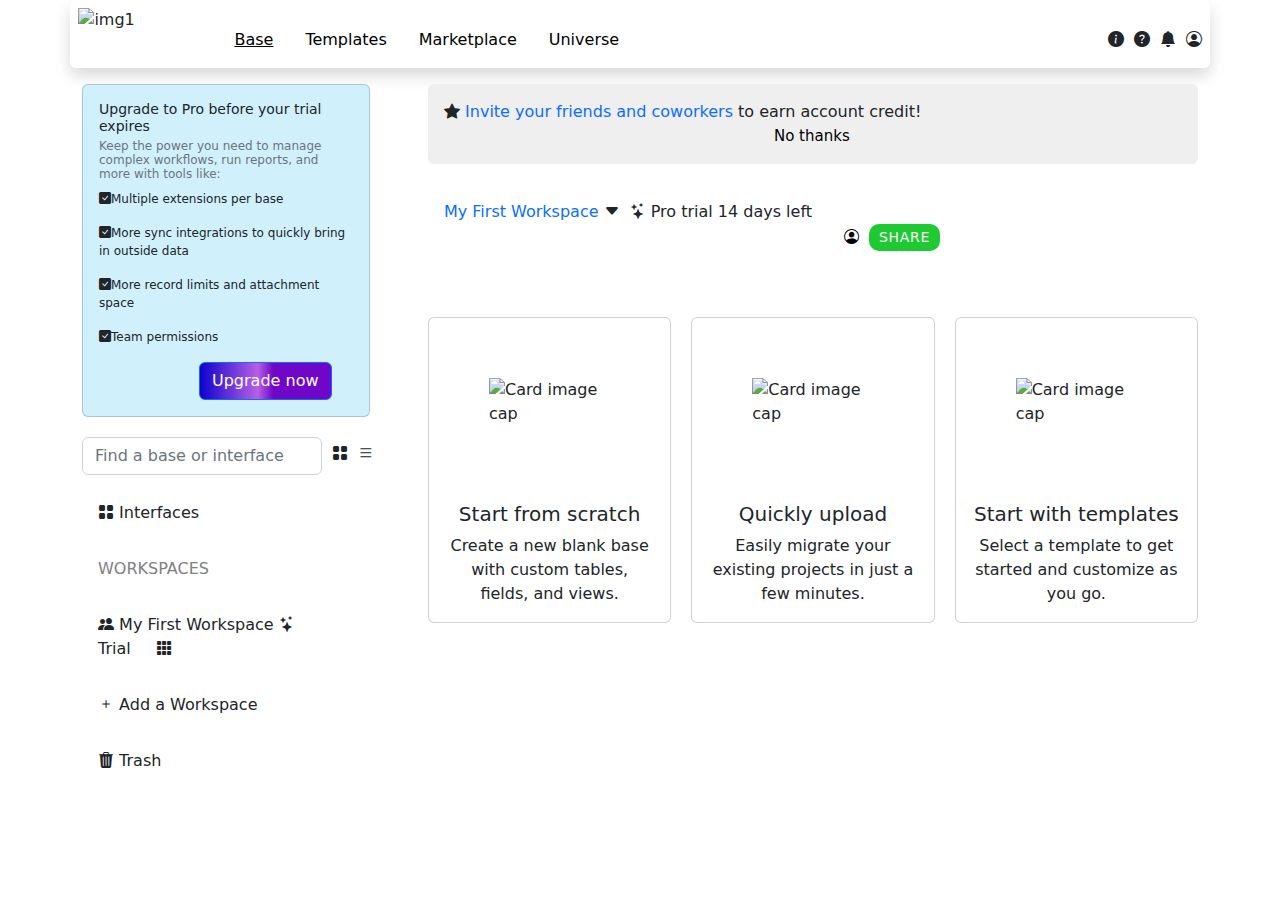
==== dashboard.html @ cdbc6138 "Add files via upload" ====
<!DOCTYPE html>
<html lang="en">
<head>
    <meta charset="UTF-8">
    <meta http-equiv="X-UA-Compatible" content="IE=edge">
    <meta name="viewport" content="width=device-width, initial-scale=1.0">
    <title>Airtable </title>
    <link rel="icon" href="https://iconape.com/wp-content/files/gk/370524/svg/airtable-logo-icon-png-svg.png"/>
    <link rel="stylesheet" href="bootstrap.css" />
    <link rel="stylesheet" href="https://cdn.jsdelivr.net/npm/bootstrap-icons@1.9.1/font/bootstrap-icons.css">

    <link rel="stylesheet" href="index.css" />
    <link rel="stylesheet" href="signup.css" />
</head>
<body>
    <div class="container-fluid shadow p-2 mb-3 bg-white rounded" id="con15">
        <div class="container12">
          <div class="row">
            <div class="col" id="co1umn15">
              <ul class="nav">
                <img onclick="home()"
                  src="https://encrypted-tbn0.gstatic.com/images?q=tbn:ANd9GcT3SK0Ct7p8DgvxyN8Sj3yGmGohmZ7L7etgtcSbKdBn&s"
                  alt="img1"
                />
  
                <li class="nav-item">
                  <a href="dashboard.html" class="nav-link text-decoration-underline">Base</a>
                </li>
                <li class="nav-item">
                  <a href="dashboard.html" class="nav-link">Templates</a>
                </li>
                <li class="nav-item">
                  <a href="dashboard.html" class="nav-link">Marketplace </a>
                </li>
                <li class="nav-item">
                  <a href="dashboard.html" class="nav-link">Universe</a>
                </li>
              </ul>
          </div> 
          <div class="col" id="co2">
              <ul class="navbar-nav sm-icons"> </ul>
              <li>
                  <a class="nav-link" href=""><i class="bi bi-info-circle-fill"></i></a>
              </li>
              <li>
                <a class="nav-link" href=""><i class="bi bi-question-circle-fill"></i></a>
            </li>
            <li>
              <a class="nav-link" href="#"><i class="bi bi-bell-fill"></i></a>
          </li>
          <li>
            <a class="nav-link" href="index.html"><i class="bi bi-person-circle"></i></a>
        </li>
              </ul>
             </div>
            </div>
        </div>
      </div>

      <div class="container" id="prodcon">

        <div id="first">
          <div class="card" style="width: 18rem;background-color: 
          #d0f0fc;">
            <div class="card-body">
              <h5 class="card-title small">Upgrade to Pro before your trial expires</h5>
              <h6 class="card-subtitle mb-2 text-muted px">Keep the power you need to manage complex workflows, run reports, and more with tools like:</h6>
              <p class="card-text px"><i class="bi bi-check-square-fill"></i>Multiple extensions per base</p>
              <p class="card-text px"><i class="bi bi-check-square-fill"></i>More sync integrations to quickly bring in outside data</p>
              <p class="card-text px"><i class="bi bi-check-square-fill"></i>More record limits and attachment space</p>
              <p class="card-text px"><i class="bi bi-check-square-fill"></i>Team permissions</p>
              <a href="dashboard.html"><button type="button" class="btn btn-primary" style="margin-left:100px;background: rgb(14,2,205);
              background: linear-gradient(90deg, rgba(14,2,205,1) 0%, rgba(183,95,228,1) 44%, rgba(112,6,200,1) 56%);">Upgrade now</button></a>
            </div>
          </div>

         
          <form action="" class="form inline" id="find">
            <input
              type="search"
              name=""
              id="input"
              placeholder="Find a base or interface"
              class="form-control"
            />
           <i class="bi bi-grid-fill rounded-circle" id="bi" ></i> <i class="bi bi-list" id="bi"></i>
          </form>

         

          <div class="card" style="margin-right:100px;margin-top:10px;border:none;">
            <div class="card-body">
             <i class="bi bi-grid-fill"></i>
               Interfaces
            </div>
          </div>

          <div class="card" style="margin-right:100px;border:none;color:grey;">
            <div class="card-body">
               WORKSPACES
            </div>
          </div>

          <div class="card" style="margin-right:100px;border:none;display:flex;">
            <div class="card-body">
              <i class="bi bi-people-fill"></i>
               My First Workspace <i class="bi bi-stars"></i>Trial
               <i class="bi bi-grid-3x3-gap-fill" style="margin-left:20px;"></i>
            </div>
          </div>

          <div class="card" style="margin-right:100px;border:none;">
            <div class="card-body">
              <i class="bi bi-plus"></i>
               Add a Workspace
            </div>
          </div>

          <div class="card" style="margin-right:100px;border:none;">
            <div class="card-body">
              <i class="bi bi-trash3-fill"></i>
               Trash
            </div>
          </div>
      
          
        </div>

        <div id="second">

          <div class="card" style="background-color: #efefef;border:none;">
            <div class="card-body">
              <i class="bi bi-star-fill"></i>
              <a href="">Invite your friends and coworkers</a>
               to earn account credit!  <a href="" style="color:black;margin-left:330px;font-size:15px;">No thanks</a>
            </div>
          </div>

          <div class="card" style="border:none;margin-top:20px;">
            <div class="card-body">
              <a href="dashboard.html">My First Workspace</a> <i class="bi bi-caret-down-fill"></i><i class="bi bi-stars" style="margin-left:10px;"></i>
               Pro trial 14 days left <a href="" style="color:black;margin-left:400px;font-size:15px;"><i class="bi bi-person-circle"></i><button id="n" style="background-color:#1ec932;color:white">SHARE</button></a>
            </div>
          </div>
           
           <div style="display:flex;width:100%;gap:20px;margin-top:50px">
          <div class="card" style="width: 18rem;" id="c1">
            <img class="card-img-top img-fluid" src="https://thumbs.dreamstime.com/b/plus-icon-green-square-button-isolated-abstract-illustration-105988277.jpg" alt="Card image cap" style="width:250px;padding:60px;">
            <div class="card-body">
              <h5 class="card-title text-center">Start from scratch</h5>
              <p class="card-text text-center">Create a new blank base with custom tables, fields, and views.</p>
            </div>
          </div>

          <div class="card" style="width: 18rem;" id="c1">
            <img class="card-img-top img-fluid" src="https://c.tenor.com/LqmZ23LdL1wAAAAi/up-arrow-symbols.gif" alt="Card image cap" style="width:250px;padding:60px;">
            <div class="card-body">
              <h5 class="card-title text-center">Quickly upload</h5>
              <p class="card-text text-center">Easily migrate your existing projects in just a few minutes.</p>
            </div>
          </div>

          <div class="card" style="width: 18rem;" id="c1">
            <img class="card-img-top img-fluid" src="https://www.carlsbadusd.k12.ca.us/://cdn.schoolloop.com/uimgcdn/aHR0cDovL2N1c2QtY2Euc2Nob29sbG9vcC5jb20vdWltZy9maWxlLzEyMTg2Nzk3NDg0NjUvMzM2NTAxNTEwODkwODYwMTM3NC5wbmc/MTYxODUyMDMzMjUwMA==" alt="Card image cap" style="width:250px;padding:60px;">
            <div class="card-body">
              <h5 class="card-title text-center">Start with templates</h5>
              <p class="card-text text-center">Select a template to get started and customize as you go.</p>
            </div>
          </div>
        </div>

        </div>

       

      </div>
      </body>
      </html>

      <script>
        function home(){
            window.location="index.html"
          }
    </script>


<script src="https://kit.fontawesome.com/24c494a6b6.js"
crossorigin="anonymous"
></script>
---- index.css ----
body {
  margin: 0;
  font-family: system-ui, -apple-system, BlinkMacSystemFont, "Segoe UI", Roboto,
    Oxygen, Ubuntu, Cantarell, "Open Sans", "Helvetica Neue", sans-serif;
}
#con1 {
  color: black;
  background-color: #faf2f4;
  text-align: center;
  font-size: 14px;
  line-height: 17.5px;
  padding-top: 10px;
}

.nav > img {
  width: 140px;
}
.nav-item > a {
  padding-top: 20px;
  color: black;
  font-size: 16px;
}
.nav-item1 {
  list-style-type: none;
}
#co2 {
  display: flex;
  justify-content: end;
  gap: 10px;
  padding-top: 20px;
  margin-left: -150px;
}

#btn1 {
  background-color: white;
  border-radius: 5px;
  font-size: 16px;
}

#btn2 {
  background-color: #0767f8;
  color: white;
  border: none;
  border-radius: 5px;
  font-size: 16px;
}
#btn3 {
  border: none;
  background-color: white;
  font-size: 16px;
}
#red {
  color: #c1224c;
  cursor: pointer;
}

#con2 {
  box-shadow: rgba(50, 50, 93, 0.25) 0px 6px 12px -2px,
    rgba(0, 0, 0, 0.3) 0px 3px 7px -3px;
}
#con3 {
  height: 790px;
  display: flex;
  margin: auto;
}
.one {
  border: 0px solid blue;
  height: 95%;
  width: 50%;
  background-color: #eaf7fb;
  padding-top: 100px;
}

.one > video {
  width: 90%;
  margin: auto;
}

.one > h1 {
  font-size: 64px;
  font-weight: 500;
  line-height: 70.4px;
  word-spacing: 0px;
  margin: auto;
  padding-left: 200px;
  padding-top: 30px;
}
.one > h1 + p {
  font-size: 24px;
  font-weight: 500;
  line-height: 32.4px;
  word-spacing: 0px;
  padding-left: 200px;
  padding-top: 20px;
}
#su {
  background-color: #0767f8;
  color: white;
  border-radius: 5px;
  margin-left: 200px;
  margin-top: 20px;
  font-size: 24px;
  font-weight: 500;
  line-height: 32.4px;
  border: none;
  padding: 10px 15px 10px 15px;
}

#main {
  border: 0px solid green;
  height: 108px;
  margin-top: -40px;
  background-color: #f1f4f7;
}
.row {
  border: 0px solid grey;
  height: 95%;
}
.col {
  border: 0px solid red;
  height: 108px;
  height: 90%;
}
.resize {
  margin-top: -30%;
}
.resize1 {
  width: 85%;
}
.resize2 {
  width: 80%;
  padding-top: 10px;
  padding-left: 30px;
}
.resize3 {
  width: 95%;
  margin-top: -30px;
  padding: 20px;
}
.resize4 {
  width: 70%;
  padding-left: 50px;
  padding-top: 20px;
}
.resize5 {
  width: 80%;
  padding-left: 40px;
  padding-top: 20px;
}

#con5 {
  height: 400px;
  border: 0px solid red;
  text-align: center;
  background-color: #fbfbfc;
  margin-top: -100px;
}

#container1 {
  height: 190px;
  border: 0px solid green;
  width: 768px;
  font-size: 64px;
  line-height: 71px;
  text-align: center;
  display: block;
  margin-top: 100px;
  background-color: #fbfbfc;
  padding-top: 50px;
}

#container1 > h1 {
  font-size: 64px;
}

#container2 {
  height: 100px;
  width: 640px;
  display: block;
  text-align: center;
  word-spacing: 0px;
  line-height: 27px;
  letter-spacing: 0.01px;
  font-weight: 300px;
  font-size: 20px;
  border: 0px solid red;
  margin: 18px 390px;
  background-color: #fbfbfc;
  padding-top: 50px;
}
#container2 > p {
  font-size: 20px;
  text-align: center;
  word-spacing: 0px;
  line-height: 27px;
  letter-spacing: 0.01px;
  font-weight: 300px;
}

#con6 {
  border: 0px solid red;
  height: 700px;
  width: 100%;
  background-color: #faf2f4;
  margin-top: -50px;
  padding-top: 40px;
}

#container3 {
  height: 508px;
  width: 90%;
  border: 0px solid green;
  margin: auto;
  margin-top: 50px;
  background-color: #faf2f4;
}
#column {
  width: 50%;
  height: 100%;
  border: 0px solid blue;
  background-color: #faf2f4;
}
#column > h2 {
  font-size: 48px;
  font-weight: 500px;
  line-height: 55.2px;
  word-spacing: 0px;
  margin: 100px;
  display: block;
}
#column > h2 + p {
  font-size: 20px;
  font-weight: 300px;
  line-height: 24.2px;
  word-spacing: 0px;
  display: block;
  margin-left: 100px;
  margin-top: -80px;
}
#sp {
  font-size: 18px;
  font-weight: 500px;
  line-height: 24.2px;
  word-spacing: 0.18px;
  display: block;
  margin-left: 100px;
  margin-top: 40px;
  color: #0767f8;
}
#sp:hover {
  color: #293389;
  cursor: pointer;
}
#column1 {
  border: 0px solid blue;
  height: 100%;
  width: 50%;
  background-color: #eaf7fb;
  padding-top: 100px;
  background-color: #faf2f4;
}

#column1 > video {
  width: 100%;
  margin-top: -70px;
  background-color: #faf2f4;
}
a {
  text-decoration: none;
}

#con7 {
  border: 0px solid red;
  height: 700px;
  width: 100%;
  background-color: #faf2f4;
  margin-top: -50px;
  padding-top: 40px;
}
#column2 {
  border: 0px solid blue;
  height: 100%;
  width: 50%;
  background-color: #eaf7fb;
  padding-top: 100px;
  background-color: #faf2f4;
}

#column2 > video {
  width: 100%;
  margin-top: -70px;
  background-color: #faf2f4;
  display: block;
}

#container4 {
  height: 508px;
  width: 90%;
  border: 0px solid green;
  margin: auto;
  margin-top: 50px;
  background-color: #faf2f4;
}
#column3 {
  width: 50%;
  height: 100%;
  border: 0px solid blue;
  background-color: #faf2f4;
}
#column3 > h2 {
  font-size: 48px;
  font-weight: 500px;
  line-height: 55.2px;
  word-spacing: 0px;
  margin: 100px;
  margin-top: 10px;
  display: block;
}
#column3 > h2 + p {
  font-size: 20px;
  font-weight: 300px;
  line-height: 24.2px;
  word-spacing: 0px;
  display: block;
  margin-left: 100px;
  margin-top: -80px;
}
#new {
  font-size: 17px;
  font-weight: 500;
  letter-spacing: 0.7px;
  line-height: 18.9px;
  word-spacing: 0px;
  background-color: #6a1caf;
  color: white;
  height: 27px;
  width: 52px;
  margin-left: 100px;
  margin-top: 70px;
  padding: 4px 8px 4px 8px;
  display: inline-block;
  border: none;
  border-radius: 14px;
}

#con8 {
  height: 200px;
  width: 1440px;
  border: 0px solid red;
  background-color: #faf2f4;
  padding-top: 20px;
}
#container5 {
  width: 90%;
  margin-top: 50px;
  border: 0px solid blue;
  background-color: #faf2f4;
}
#column5 {
  width: 38px;
  height: 110px;
  border: 0px solid green;
  background-color: #faf2f4;
}
#column6 {
  width: 40%;
  border: 0px solid grey;
  width: 512px;
  background-color: #faf2f4;
}
#column5 > h2 {
  font-size: 48px;
  font-weight: 500px;
  line-height: 55.2px;
  word-spacing: 0px;
  margin-top: 10px;
  display: block;
  padding-left: 10px;
}
#column6 > p {
  font-size: 20px;
  font-weight: 300px;
  line-height: 24.2px;
  word-spacing: 0px;
  display: block;
  margin-left: 50px;
}

#spa {
  font-size: 18px;
  font-weight: 500px;
  line-height: 24.2px;
  word-spacing: 0.18px;
  display: block;
  margin-left: 50px;
  margin-top: 40px;
  color: #0767f8;
}
#sp:hover {
  color: #293389;
  cursor: pointer;
}
#container6 {
  height: 648px;
  width: 1152px;
  max-width: 100%;
  display: inline;
  border: 0px solid violet;
  background-color: #faf2f4;
}
#cont9 {
  background-color: #faf2f4;
  height: 811px;
}

#con10 {
  border: 0px solid red;
  height: 800px;
  width: 100%;
  background-color: #fbfbfc;
  margin-top: -50px;
  padding-top: 40px;
}

#container6 {
  height: 508px;
  width: 90%;
  border: 0px solid green;
  margin: auto;
  margin-top: 50px;
  background-color: #fbfbfc;
}
#column7 {
  width: 50%;
  height: 100%;
  border: 0px solid blue;
  background-color: #fbfbfc;
}
#column7 > h2 {
  font-size: 48px;
  font-weight: 500px;
  line-height: 55.2px;
  word-spacing: 0px;
  margin: 100px;
  display: block;
}
#column7 > h2 + p {
  font-size: 20px;
  font-weight: 300px;
  line-height: 24.2px;
  word-spacing: 0px;
  display: block;
  margin-left: 100px;
  margin-top: -80px;
}

#column8 {
  border: 0px solid blue;
  height: 100%;
  width: 50%;
  background-color: #eaf7fb;
  padding-top: 150px;
  background-color: #fbfbfc;
}

#column8 > video {
  width: 90%;
  /* margin-top: -70px; */
  margin-bottom: 20px;

  background-color: #fbfbfc;
}

#id {
  border: 0px solid red;
  height: 20px;
  width: 500px;
  margin-top: -50px;
  margin-left: -0px;
  text-decoration: underline;
  cursor: pointer;
  font-size: 18px;
  line-height: 24.2px;
  text-align: left;
}

#con11 {
  border: 0px solid red;
  height: 800px;
  width: 100%;
  background-color: #fbfbfc;
  /* margin-top: -10px; */
  padding-top: 40px;
}

#container10 {
  height: auto;
  width: 90%;
  border: 0px solid green;
  margin: auto;
  margin-top: 50px;
  background-color: #fbfbfc;
}
#column10 {
  width: 50%;
  height: 100%;
  border: 0px solid blue;
  background-color: #fbfbfc;
}
#column10 > h2 {
  font-size: 48px;
  font-weight: 500px;
  line-height: 55.2px;
  word-spacing: 0px;
  margin: 100px;
  display: block;
  background-color: #fbfbfc;
}
#column10 > h2 + p {
  font-size: 20px;
  font-weight: 300px;
  line-height: 27px;
  word-spacing: 0px;
  display: block;
  margin-left: 100px;
  margin-top: -80px;
}

#column9 {
  border: 0px solid blue;
  height: 100%;
  width: 50%;
  background-color: #fbfbfc;
  padding-top: 150px;
}

#column9 > img {
  width: 100%;

  background-color: #fbfbfc;
}

#id1 {
  border: 0px solid red;
  height: 20px;
  width: 500px;
  margin-top: -50px;
  text-decoration: underline;
  cursor: pointer;
  font-size: 18px;
  line-height: 24.2px;
  text-align: left;
  margin-left: -10px;
  background-color: #fbfbfc;
}

#any {
  display: flex;
  justify-content: space-between;
}

#any > p {
  margin-bottom: 100px;
}
#learn:hover {
  background-color: lightgrey;
}

#take {
  display: flex;
  justify-content: space-between;
  margin-top: 40px;
}
#con12 {
  height: auto;
  width: 1440px;
  border: 0px solid red;
  background-color: #faf5e7;
  padding-top: 20px;
}
#container8 {
  width: 90%;
  margin-top: 50px;
  border: 0px solid blue;
  background-color: #faf5e7;
}
#column11 {
  width: 384px;
  height: auto;
  font-weight: 500;
  line-height: 55.2px;
  text-align: left;
  border: 0px solid green;
  background-color: #faf5e7;
  margin-left: 90px;
}
#column12 {
  width: 40%;
  border: 0px solid grey;
  width: 512px;
  background-color: #faf5e7;
  padding-left: 150px;
}
#read {
  font-size: 20px;
  font-weight: 500px;
  line-height: 24.2px;
  word-spacing: 0.18px;
  display: block;
  margin-left: 50px;
  margin-top: 140px;
  color: #0767f8;
}

#read:hover {
  color: #293389;
  cursor: pointer;
}
#column11 > h2 {
  font-size: 48px;
}
#con13 {
  background-color: #faf5e7;
  height: 803px;
}
#column13 > img {
  height: 650px;
  width: 550px;
  min-height: auto;
  min-width: auto;
  display: block;
  margin-left: 90px;
  background-color: #faf5e7;
  margin-top: 50px;
}
#column14 {
  background-color: white;
  height: 650px;
  margin-top: 50px;
  margin-left: -50px;
  margin-right: 170px;
}

#column14 > h3 {
  font-size: 26px;
  font-weight: 500;
  letter-spacing: 0.012px;
  line-height: 31.2px;
  display: block;
  margin-left: 50px;
  height: 280px;
  width: 384px;
  margin-bottom: 50px;
}

#column14 > h5 {
  font-size: 18px;
  font-weight: 400;
  letter-spacing: 0.018px;
  line-height: 24.3px;
  display: block;
  margin-left: 50px;
  height: 25px;
  width: 384px;
}
#column14 > p {
  font-size: 20px;
  font-weight: 500;
  letter-spacing: 0.18px;
  line-height: 24.3px;
  text-decoration: none;
  display: block;
  cursor: pointer;
  color: #054ebb;
  height: 24px;
  width: 150px;
  margin-left: 50px;
  margin-top: 70px;
}
#column14 > img {
  margin-left: 50px;
  margin-top: 50px;
  margin-bottom: 30px;
  width: 190px;
}
#container14 {
  height: 6739px;
  width: 1440px;
  display: block;
  font-size: 12.8px;
  line-height: 16px;
  border: 0px solid red;
  background-color: white;
}
#container10 {
  background-color: white;
}

#container10 > h2 {
  font-size: 64px;
  font-weight: 500;
  line-height: 70.4px;
  text-decoration: none;
  word-spacing: 0px;
  height: 211px;
  width: 880px;
  display: block;
  margin: auto;
  margin-bottom: 40px;
  background-color: white;
}
#con14 {
  height: 600x;
  background-color: white;
}
#container11 > #sign {
  background-color: #054ebb;
  color: white;
  font-size: 24px;
  font-weight: 500;
  letter-spacing: 0.012px;
  line-height: 31.2px;
  text-align: center;
  border: none;
  border-radius: 5px;
  padding: 10px 10px 10px 10px;
  margin-bottom: 10px;
  margin-left: 550px;
}

#container11 > p {
  margin-left: 550px;
  font-weight: 500;
  font-size: 18px;
}
li {
  list-style: none;
  display: inline-block;
}
#con15 {
  width: 89%;
}
hr {
  border: 1px solid black;
  border-radius: 5px;
  width: 90%;
  margin: auto;
}
#con16 {
  display: grid;
  height: 350px;
  width: 1344px;
  padding: 48px 0 72px 0;
  line-height: 16px;
  font-size: 12.8px;
  text-decoration: none;
  background-color: white;
  color: black;
}
.black {
  color: black;
}
.size {
  font-size: 18px;
  font-family: din-2014, sans-serif;
}

/* #column16 {
  font-size: 22x;
  letter-spacing: 0.16px;
  line-height: 21.6px;
  text-align: left;
  height: 335px;
  width: 135px;
  display: block;
  color: black;
  margin-left: 50px;
  margin-bottom: 10px;
  gap: 20px;
  border: 1px solid green;
} */

#n {
  font-size: 14px;
  font-weight: 500;
  letter-spacing: 0.7px;
  line-height: 18.9px;
  word-spacing: 0px;
  background-color: #cce6ce;
  margin-left: 10px;
  padding: 4px 10px 4px 10px;
  display: inline-block;
  border: none;
  border-radius: 10px;
  color: green;
  text-align: center;
}
#p {
  font-size: 14px;
  font-weight: 500;
  letter-spacing: 0.7px;
  line-height: 18.9px;
  word-spacing: 0px;
  background-color: #ccdffe;
  margin-left: 10px;
  padding: 4px 10px 4px 10px;
  display: inline-block;
  border: none;
  border-radius: 10px;
  color: #1b61c9;
  text-align: center;
}
#column22 > a > img {
  width: 100px;
  background-color: #f1f4f7;
}

#column23 > a > img {
  width: 100px;
  background-color: #f1f4f7;
}
#con17 {
  background-color: #f1f4f7;
  height: auto;
  padding: 10px;
}
#con2 {
  background-color: white;
}
#con1 {
  border: 3px solid #faf2f4;
}
---- signup.css ----
#signup {
  margin: auto;
  width: 500px;
  margin-top: 100px;
  border: 1px solid whitesmoke;
  padding: 20px 20px 20px 20px;
  box-shadow: rgba(0, 0, 0, 0.35) 0px 5px 15px;
  margin-bottom: 50px;
}
#submit {
  width: 300px;
  margin-top: 20px;
  border-radius: 10px;
  background-color: #3a63f7;
  color: white;
  border: none;
  padding: 5px;
  margin-left: 70px;
  margin-bottom: 20px;
}

#submit + p {
  background: rgb(14, 2, 205);
  background: linear-gradient(
    90deg,
    rgba(14, 2, 205, 1) 0%,
    rgba(154, 95, 228, 1) 37%,
    rgba(139, 0, 255, 1) 100%
  );
  text-align: center;
  color: white;
}
.form-group > img {
  margin-left: 70px;
  width: 300px;
}
#login {
  margin: auto;
  width: 500px;
  margin-top: 100px;
  border: 1px solid whitesmoke;
  padding: 20px 20px 20px 20px;
  box-shadow: rgba(0, 0, 0, 0.35) 0px 5px 15px;
  margin-bottom: 50px;
}
#sign1 {
  width: 300px;
  margin-top: 20px;
  border-radius: 10px;
  background-color: white;
  color: black;
  padding: 5px;
  margin-left: 80px;
  margin-bottom: 20px;
}
#sign2 {
  width: 300px;
  margin-top: 20px;
  border-radius: 10px;
  background-color: white;
  color: black;
  padding: 5px;
  margin-left: 80px;
  margin-bottom: 20px;
}
#prodcon {
  height: auto;
  width: 90%;
  border: 0px solid red;
  display: flex;
  margin: auto;
}
#first {
  border: 0px solid green;
  width: 31%;
  height: auto;
}

#second {
  border: 0px solid blue;
  width: 69%;
  height: auto;
}
.px {
  font-size: 12px;
}
#input {
  width: 240px;
}

#find {
  display: flex;
  margin-top: 20px;
}
#bi {
  margin-left: 10px;
  margin-top: 5px;
}
#c1:hover {
  background-color: #efefef;
  cursor: pointer;
}
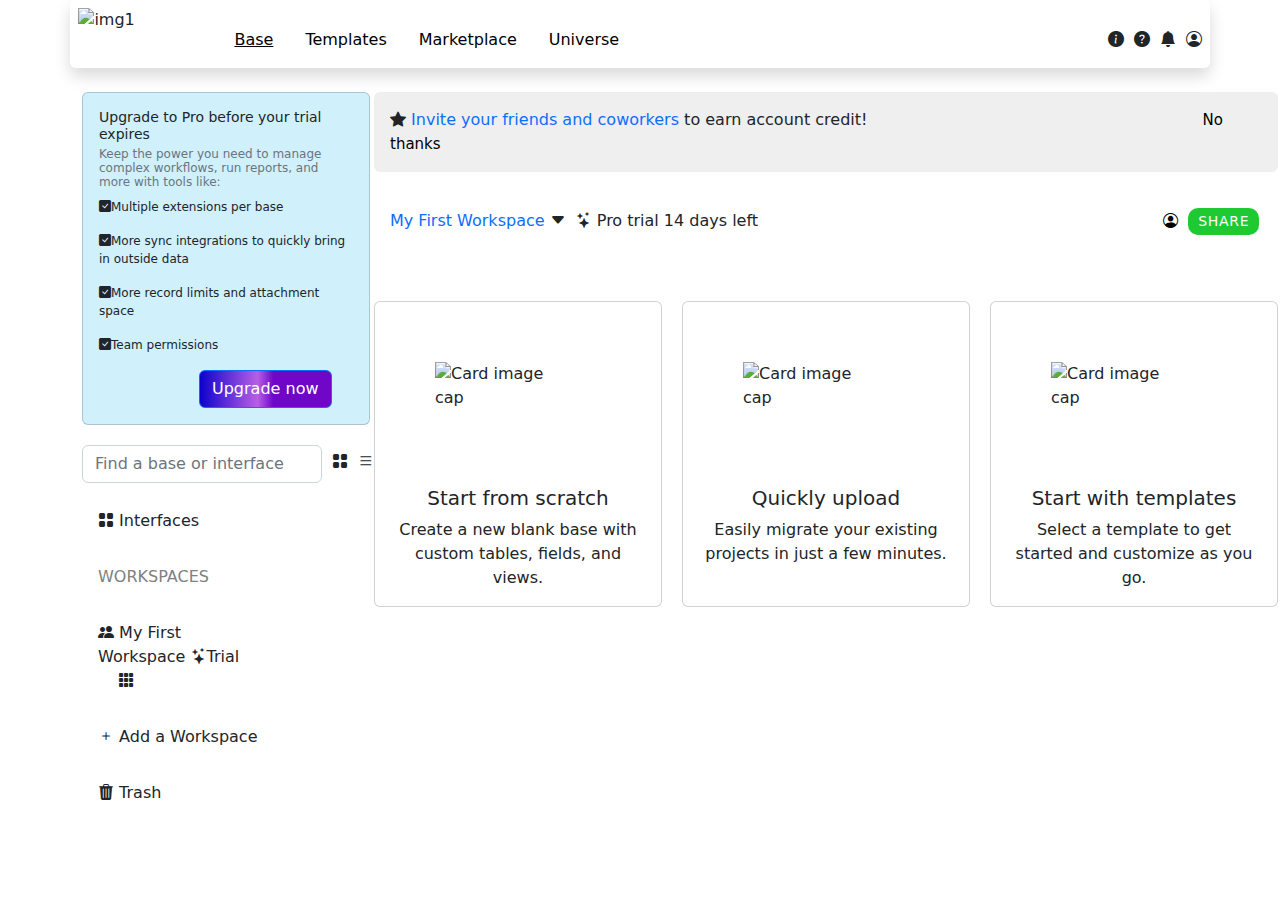
==== commit efafecf1: "project finished" ====
--- a/dashboard.html
+++ b/dashboard.html
@@ -11,10 +11,33 @@
 
     <link rel="stylesheet" href="index.css" />
     <link rel="stylesheet" href="signup.css" />
+
+    <style>
+      /* medium screen */
+      @media all and (min-width:481px) and (max-width:761px){
+        #prodcon {
+        display: grid;
+        grid-template-columns: repeat(1, 1fr);
+      }
+      #scratch{
+        grid-template-columns:  repeat(2,1fr);
+      }
+      }
+
+      @media all and (min-width:320px) and (max-width:480px){
+        #prodcon {
+        display: grid;
+        grid-template-columns: repeat(1, 1fr);
+      }
+      #scratch{
+        grid-template-columns:  repeat(1,1fr);
+      }
+      }
+    </style>
 </head>
 <body>
     <div class="container-fluid shadow p-2 mb-3 bg-white rounded" id="con15">
-        <div class="container12">
+        <div class="container12 flex-wrap">
           <div class="row">
             <div class="col" id="co1umn15">
               <ul class="nav">
@@ -57,7 +80,7 @@
         </div>
       </div>
 
-      <div class="container" id="prodcon">
+      <div class="container mt-4" id="prodcon">
 
         <div id="first">
           <div class="card" style="width: 18rem;background-color: 
@@ -143,7 +166,7 @@
             </div>
           </div>
            
-           <div style="display:flex;width:100%;gap:20px;margin-top:50px">
+           <div id="scratch">
           <div class="card" style="width: 18rem;" id="c1">
             <img class="card-img-top img-fluid" src="https://thumbs.dreamstime.com/b/plus-icon-green-square-button-isolated-abstract-illustration-105988277.jpg" alt="Card image cap" style="width:250px;padding:60px;">
             <div class="card-body">
--- a/index.css
+++ b/index.css
@@ -62,6 +62,7 @@
   height: 790px;
   display: flex;
   margin: auto;
+  background-color: #e9f7fa;
 }
 .one {
   border: 0px solid blue;
--- a/signup.css
+++ b/signup.css
@@ -65,20 +65,21 @@
 }
 #prodcon {
   height: auto;
-  width: 90%;
+  /* width: 100%; */
   border: 0px solid red;
-  display: flex;
+  display: grid;
   margin: auto;
+  grid-template-columns: repeat(2, 1fr);
 }
 #first {
   border: 0px solid green;
-  width: 31%;
+  /* width: 100%; */
   height: auto;
 }
 
 #second {
   border: 0px solid blue;
-  width: 69%;
+  /* width: 100%; */
   height: auto;
 }
 .px {
@@ -100,3 +101,11 @@
   background-color: #efefef;
   cursor: pointer;
 }
+
+#scratch {
+  display: grid;
+  width: 100%;
+  gap: 20px;
+  margin-top: 50px;
+  grid-template-columns: repeat(3, 1fr);
+}
